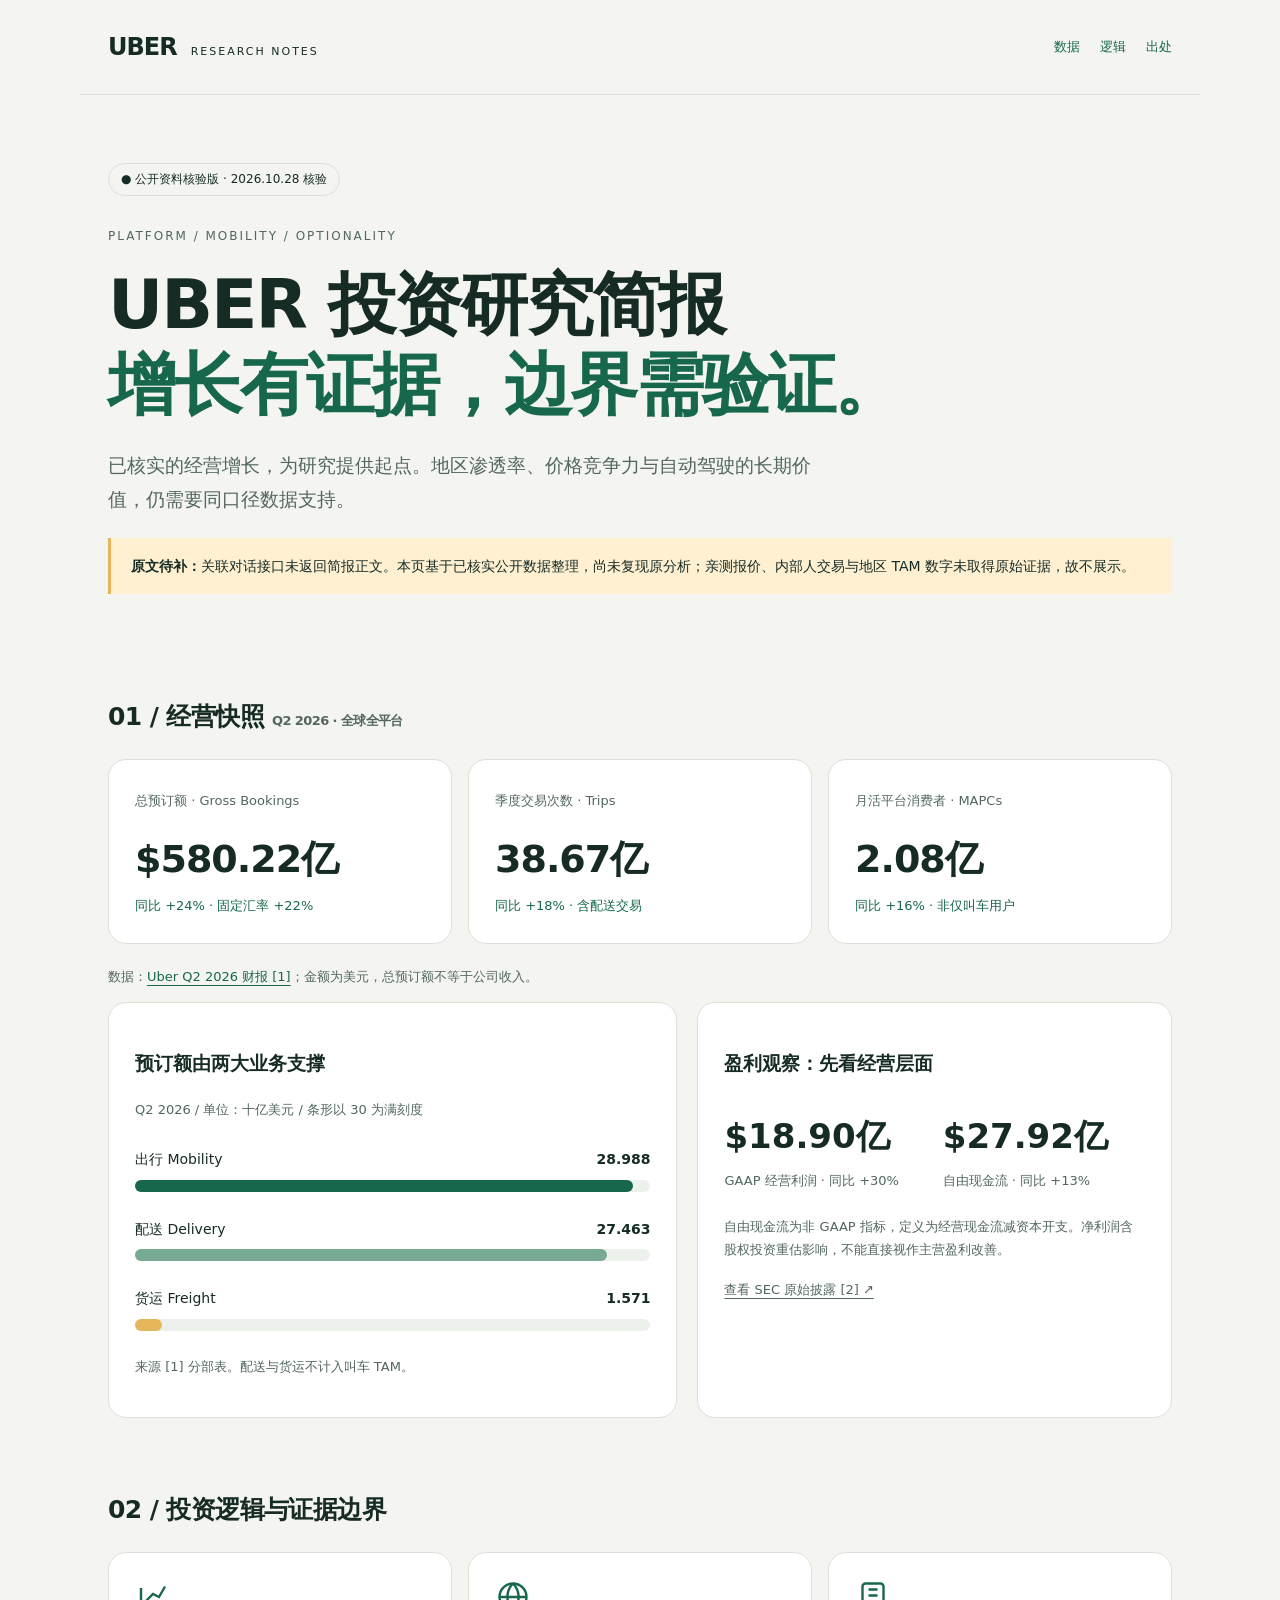
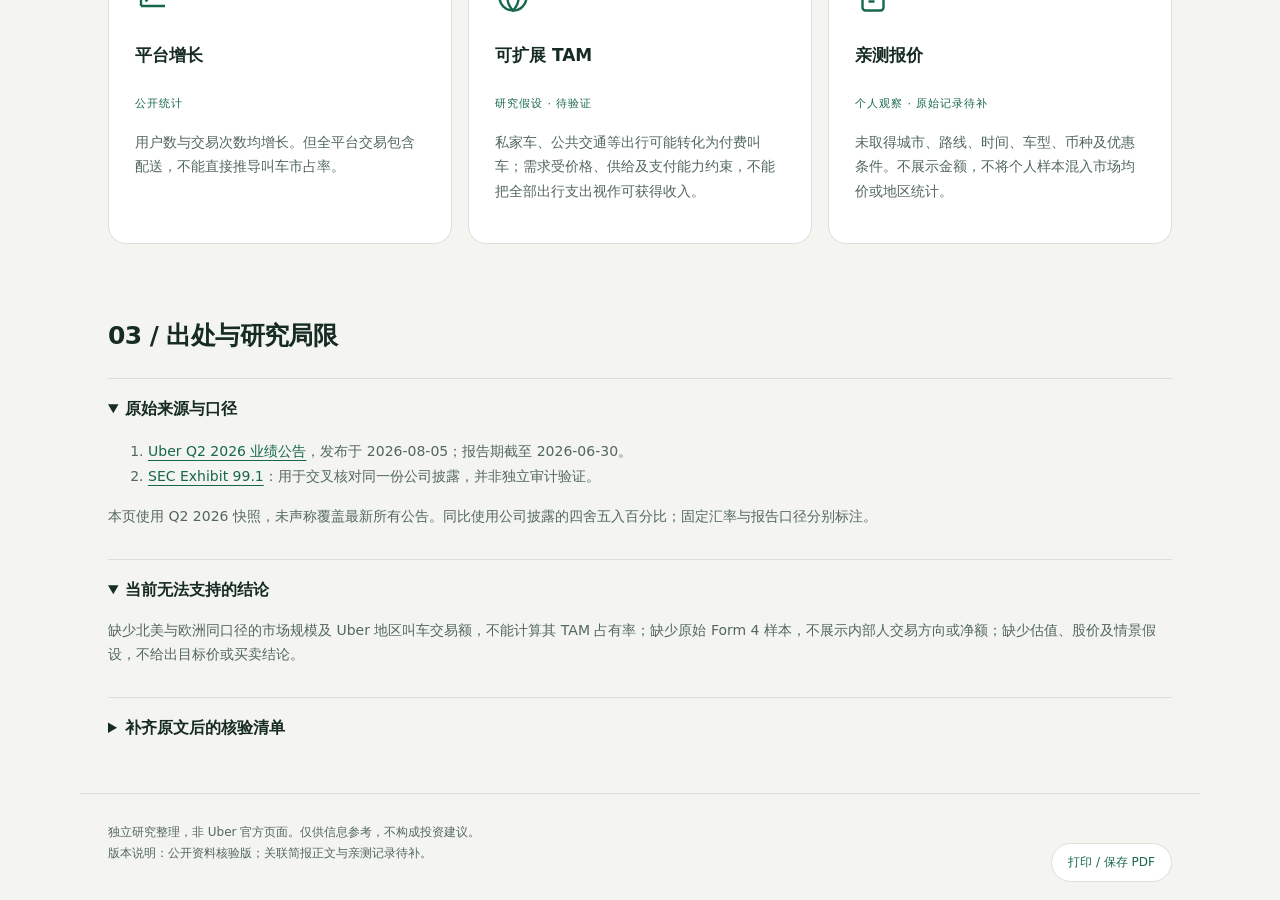
==== index.html @ 24f5127f "add uber research brief website" ====
<!doctype html>
<html lang="zh-CN"><head><meta charset="utf-8"><meta name="viewport" content="width=device-width, initial-scale=1"><meta name="description" content="UBER 投资研究简报：公开经营数据、增长边界与研究局限。"><title>UBER 投资研究简报 · 公开资料核验版</title><style>
:root{--bg:#f4f5f0;--ink:#172b25;--muted:#53675f;--green:#17674d;--line:#d9e1da;--gold:#e6b65c}*{box-sizing:border-box}html{scroll-behavior:smooth}body{margin:0;background:var(--bg);color:var(--ink);font:16px/1.75 system-ui,-apple-system,"PingFang SC",sans-serif}a{color:var(--green);text-underline-offset:4px}header,main,footer{max-width:1120px;margin:auto;padding:0 28px}header{display:flex;justify-content:space-between;align-items:center;padding-top:26px;padding-bottom:26px;border-bottom:1px solid var(--line)}.brand{font-size:24px;font-weight:850;letter-spacing:-1px}.brand small{font-size:11px;letter-spacing:2px;margin-left:14px;font-weight:500}nav{display:flex;gap:20px;font-size:13px}nav a{text-decoration:none}.hero{padding:68px 0 44px}.eyebrow{font-size:12px;letter-spacing:2px;color:var(--muted)}h1{font-size:clamp(38px,6vw,68px);line-height:1.18;letter-spacing:-2px;margin:18px 0 24px}h1 em{font-style:normal;color:var(--green)}.lead{font-size:19px;max-width:720px;color:var(--muted)}.pill{display:inline-flex;gap:8px;align-items:center;border:1px solid var(--line);border-radius:30px;padding:5px 12px;font-size:12px}.draft{background:#fff0d2;border-left:3px solid var(--gold);padding:16px 20px;font-size:14px;margin:22px 0}.metrics{display:grid;grid-template-columns:repeat(3,1fr);gap:16px}.metric,.panel{background:white;border:1px solid var(--line);border-radius:18px;padding:26px}.metric span{font-size:13px;color:var(--muted)}.metric strong{display:block;font-size:38px;letter-spacing:-1px;margin:12px 0 2px}.metric p{margin:0;font-size:13px;color:var(--green)}section{padding:35px 0}h2{font-size:25px;letter-spacing:-.6px;margin:0 0 20px}.sub{font-size:13px;color:var(--muted)}.grid{display:grid;grid-template-columns:1.2fr 1fr;gap:20px}.row{margin:25px 0}.rowhead{display:flex;justify-content:space-between;font-size:14px}.track{height:12px;background:#edf1ec;border-radius:8px;margin:8px 0}.bar{height:100%;border-radius:8px;background:var(--green)}.bar.alt{background:#78a992}.bar.gold{background:var(--gold)}.legend{display:flex;gap:18px;flex-wrap:wrap;font-size:12px;color:var(--muted)}.legend b{display:inline-block;width:9px;height:9px;background:var(--green);margin-right:5px}.growth{display:grid;grid-template-columns:1fr 1fr;gap:16px;margin-top:26px}.growth strong{font-size:34px;display:block}.growth span{font-size:13px;color:var(--muted)}.note{font-size:13px;color:var(--muted);margin-top:22px}.cards{display:grid;grid-template-columns:repeat(3,1fr);gap:16px}.cards h3{font-size:17px}.cards p{font-size:14px;color:var(--muted)}.icon{width:36px;height:36px;color:var(--green)}.tag{font-size:11px;letter-spacing:1px;text-transform:uppercase;color:var(--green)}details{border-top:1px solid var(--line);padding:16px 0}summary{cursor:pointer;font-weight:600}details p,details li{font-size:14px;color:var(--muted)}footer{padding-top:28px;padding-bottom:36px;font-size:12px;color:var(--muted);border-top:1px solid var(--line)}button{font:inherit;border:1px solid var(--line);border-radius:25px;background:white;color:var(--green);padding:8px 16px;cursor:pointer}a:focus-visible,button:focus-visible,summary:focus-visible{outline:3px solid var(--gold);outline-offset:4px}@media(max-width:720px){header,main,footer{padding-left:20px;padding-right:20px}.brand small{display:none}nav{gap:12px}.hero{padding-top:40px}.metrics,.grid,.cards{grid-template-columns:1fr}.metric strong{font-size:34px}.metric{padding:20px}.metric strong{display:inline-block;margin-right:15px}.panel{padding:22px}section{padding:24px 0}}@media print{nav,button{display:none}body{background:white}.panel,.metric{break-inside:avoid}details::details-content{content-visibility:visible}.hero{padding-top:25px}}
</style></head><body>
<header><div class="brand">UBER<small>RESEARCH NOTES</small></div><nav aria-label="主要导航"><a href="#data">数据</a><a href="#thesis">逻辑</a><a href="#sources">出处</a></nav></header>
<main><div class="hero"><span class="pill">● 公开资料核验版 · 2026.10.28 核验</span><div class="eyebrow" style="margin-top:30px">PLATFORM / MOBILITY / OPTIONALITY</div><h1>UBER 投资研究简报<br><em>增长有证据，边界需验证。</em></h1><p class="lead">已核实的经营增长，为研究提供起点。地区渗透率、价格竞争力与自动驾驶的长期价值，仍需要同口径数据支持。</p><div class="draft"><strong>原文待补：</strong>关联对话接口未返回简报正文。本页基于已核实公开数据整理，尚未复现原分析；亲测报价、内部人交易与地区 TAM 数字未取得原始证据，故不展示。</div></div>
<section id="data" aria-labelledby="data-title"><h2 id="data-title">01 / 经营快照 <span class="sub">Q2 2026 · 全球全平台</span></h2><div class="metrics"><article class="metric"><span>总预订额 · Gross Bookings</span><strong>$580.22亿</strong><p>同比 +24% · 固定汇率 +22%</p></article><article class="metric"><span>季度交易次数 · Trips</span><strong>38.67亿</strong><p>同比 +18% · 含配送交易</p></article><article class="metric"><span>月活平台消费者 · MAPCs</span><strong>2.08亿</strong><p>同比 +16% · 非仅叫车用户</p></article></div><p class="note">数据：<a href="https://investor.uber.com/news-events/news/press-release-details/2026/Uber-Announces-Results-for-Second-Quarter-2026/default.aspx">Uber Q2 2026 财报 [1]</a>；金额为美元，总预订额不等于公司收入。</p>
<div class="grid"><article class="panel"><h3>预订额由两大业务支撑</h3><p class="sub">Q2 2026 / 单位：十亿美元 / 条形以 30 为满刻度</p><div role="img" aria-label="出行预订额28.988十亿美元，配送27.463十亿美元，货运1.571十亿美元"><div class="row"><div class="rowhead"><span>出行 Mobility</span><strong>28.988</strong></div><div class="track"><div class="bar" style="width:96.63%"></div></div></div><div class="row"><div class="rowhead"><span>配送 Delivery</span><strong>27.463</strong></div><div class="track"><div class="bar alt" style="width:91.54%"></div></div></div><div class="row"><div class="rowhead"><span>货运 Freight</span><strong>1.571</strong></div><div class="track"><div class="bar gold" style="width:5.24%"></div></div></div></div><p class="note">来源 [1] 分部表。配送与货运不计入叫车 TAM。</p></article><article class="panel"><h3>盈利观察：先看经营层面</h3><div class="growth"><div><strong>$18.90亿</strong><span>GAAP 经营利润 · 同比 +30%</span></div><div><strong>$27.92亿</strong><span>自由现金流 · 同比 +13%</span></div></div><p class="note">自由现金流为非 GAAP 指标，定义为经营现金流减资本开支。净利润含股权投资重估影响，不能直接视作主营盈利改善。</p><a class="sub" href="https://www.sec.gov/Archives/edgar/data/1543151/000154315126000027/uberq226earningspressrelea.htm">查看 SEC 原始披露 [2] ↗</a></article></div></section>
<section id="thesis"><h2>02 / 投资逻辑与证据边界</h2><div class="cards"><article class="panel"><svg class="icon" viewBox="0 0 24 24" fill="none" stroke="currentColor" stroke-width="1.6" aria-hidden="true"><path d="M4 18V6m0 12h16M7 15l5-5 4 2 4-7"/></svg><h3>平台增长</h3><span class="tag">公开统计</span><p>用户数与交易次数均增长。但全平台交易包含配送，不能直接推导叫车市占率。</p></article><article class="panel"><svg class="icon" viewBox="0 0 24 24" fill="none" stroke="currentColor" stroke-width="1.6" aria-hidden="true"><circle cx="12" cy="12" r="9"/><path d="M3 12h18M12 3c5 5 5 13 0 18-5-5-5-13 0-18"/></svg><h3>可扩展 TAM</h3><span class="tag">研究假设 · 待验证</span><p>私家车、公共交通等出行可能转化为付费叫车；需求受价格、供给及支付能力约束，不能把全部出行支出视作可获得收入。</p></article><article class="panel"><svg class="icon" viewBox="0 0 24 24" fill="none" stroke="currentColor" stroke-width="1.6" aria-hidden="true"><rect x="5" y="3" width="14" height="18" rx="2"/><path d="M9 7h6M9 11h6M9 15h4"/></svg><h3>亲测报价</h3><span class="tag">个人观察 · 原始记录待补</span><p>未取得城市、路线、时间、车型、币种及优惠条件。不展示金额，不将个人样本混入市场均价或地区统计。</p></article></div></section>
<section id="sources"><h2>03 / 出处与研究局限</h2><details open><summary>原始来源与口径</summary><ol><li><a href="https://investor.uber.com/news-events/news/press-release-details/2026/Uber-Announces-Results-for-Second-Quarter-2026/default.aspx">Uber Q2 2026 业绩公告</a>，发布于 2026-08-05；报告期截至 2026-06-30。</li><li><a href="https://www.sec.gov/Archives/edgar/data/1543151/000154315126000027/uberq226earningspressrelea.htm">SEC Exhibit 99.1</a>：用于交叉核对同一份公司披露，并非独立审计验证。</li></ol><p>本页使用 Q2 2026 快照，未声称覆盖最新所有公告。同比使用公司披露的四舍五入百分比；固定汇率与报告口径分别标注。</p></details><details open><summary>当前无法支持的结论</summary><p>缺少北美与欧洲同口径的市场规模及 Uber 地区叫车交易额，不能计算其 TAM 占有率；缺少原始 Form 4 样本，不展示内部人交易方向或净额；缺少估值、股价及情景假设，不给出目标价或买卖结论。</p></details><details><summary>补齐原文后的核验清单</summary><p>逐条核查原分析结论；将亲测报价列入独立样本区；为内部人交易链接具体 Form 4 并区分计划交易、股权归属与主动买卖；为 TAM 标注地区、年份、定义和计算方式。自动驾驶情景单独标作假设。</p></details></section>
</main><footer>独立研究整理，非 Uber 官方页面。仅供信息参考，不构成投资建议。<br>版本说明：公开资料核验版；关联简报正文与亲测记录待补。 <button onclick="window.print()" style="float:right">打印 / 保存 PDF</button></footer></body></html>
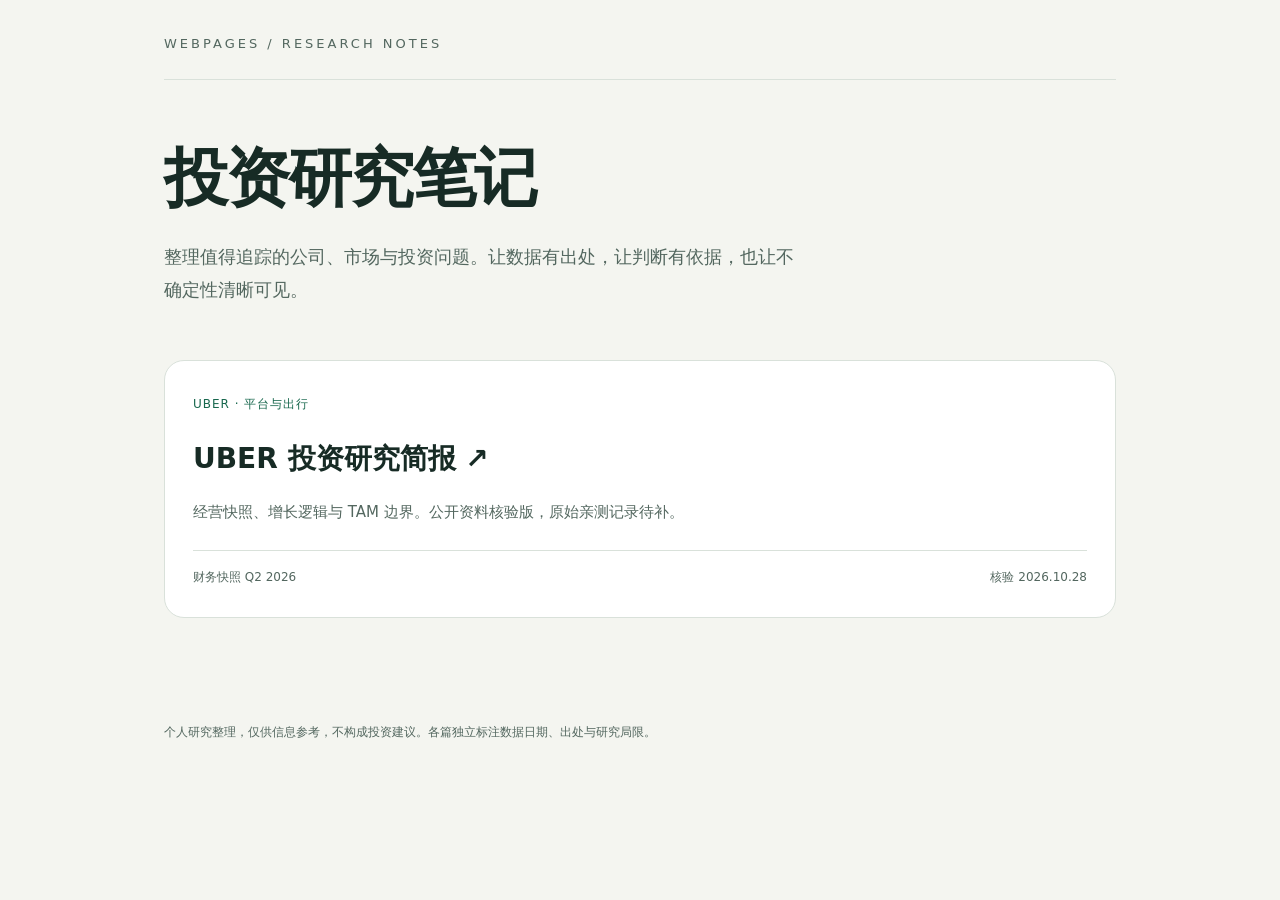
==== commit 45c1f92a: "organize investment research webpages" ====
--- a/index.html
+++ b/index.html
@@ -1,11 +1,2 @@
 <!doctype html>
-<html lang="zh-CN"><head><meta charset="utf-8"><meta name="viewport" content="width=device-width, initial-scale=1"><meta name="description" content="UBER 投资研究简报：公开经营数据、增长边界与研究局限。"><title>UBER 投资研究简报 · 公开资料核验版</title><style>
-:root{--bg:#f4f5f0;--ink:#172b25;--muted:#53675f;--green:#17674d;--line:#d9e1da;--gold:#e6b65c}*{box-sizing:border-box}html{scroll-behavior:smooth}body{margin:0;background:var(--bg);color:var(--ink);font:16px/1.75 system-ui,-apple-system,"PingFang SC",sans-serif}a{color:var(--green);text-underline-offset:4px}header,main,footer{max-width:1120px;margin:auto;padding:0 28px}header{display:flex;justify-content:space-between;align-items:center;padding-top:26px;padding-bottom:26px;border-bottom:1px solid var(--line)}.brand{font-size:24px;font-weight:850;letter-spacing:-1px}.brand small{font-size:11px;letter-spacing:2px;margin-left:14px;font-weight:500}nav{display:flex;gap:20px;font-size:13px}nav a{text-decoration:none}.hero{padding:68px 0 44px}.eyebrow{font-size:12px;letter-spacing:2px;color:var(--muted)}h1{font-size:clamp(38px,6vw,68px);line-height:1.18;letter-spacing:-2px;margin:18px 0 24px}h1 em{font-style:normal;color:var(--green)}.lead{font-size:19px;max-width:720px;color:var(--muted)}.pill{display:inline-flex;gap:8px;align-items:center;border:1px solid var(--line);border-radius:30px;padding:5px 12px;font-size:12px}.draft{background:#fff0d2;border-left:3px solid var(--gold);padding:16px 20px;font-size:14px;margin:22px 0}.metrics{display:grid;grid-template-columns:repeat(3,1fr);gap:16px}.metric,.panel{background:white;border:1px solid var(--line);border-radius:18px;padding:26px}.metric span{font-size:13px;color:var(--muted)}.metric strong{display:block;font-size:38px;letter-spacing:-1px;margin:12px 0 2px}.metric p{margin:0;font-size:13px;color:var(--green)}section{padding:35px 0}h2{font-size:25px;letter-spacing:-.6px;margin:0 0 20px}.sub{font-size:13px;color:var(--muted)}.grid{display:grid;grid-template-columns:1.2fr 1fr;gap:20px}.row{margin:25px 0}.rowhead{display:flex;justify-content:space-between;font-size:14px}.track{height:12px;background:#edf1ec;border-radius:8px;margin:8px 0}.bar{height:100%;border-radius:8px;background:var(--green)}.bar.alt{background:#78a992}.bar.gold{background:var(--gold)}.legend{display:flex;gap:18px;flex-wrap:wrap;font-size:12px;color:var(--muted)}.legend b{display:inline-block;width:9px;height:9px;background:var(--green);margin-right:5px}.growth{display:grid;grid-template-columns:1fr 1fr;gap:16px;margin-top:26px}.growth strong{font-size:34px;display:block}.growth span{font-size:13px;color:var(--muted)}.note{font-size:13px;color:var(--muted);margin-top:22px}.cards{display:grid;grid-template-columns:repeat(3,1fr);gap:16px}.cards h3{font-size:17px}.cards p{font-size:14px;color:var(--muted)}.icon{width:36px;height:36px;color:var(--green)}.tag{font-size:11px;letter-spacing:1px;text-transform:uppercase;color:var(--green)}details{border-top:1px solid var(--line);padding:16px 0}summary{cursor:pointer;font-weight:600}details p,details li{font-size:14px;color:var(--muted)}footer{padding-top:28px;padding-bottom:36px;font-size:12px;color:var(--muted);border-top:1px solid var(--line)}button{font:inherit;border:1px solid var(--line);border-radius:25px;background:white;color:var(--green);padding:8px 16px;cursor:pointer}a:focus-visible,button:focus-visible,summary:focus-visible{outline:3px solid var(--gold);outline-offset:4px}@media(max-width:720px){header,main,footer{padding-left:20px;padding-right:20px}.brand small{display:none}nav{gap:12px}.hero{padding-top:40px}.metrics,.grid,.cards{grid-template-columns:1fr}.metric strong{font-size:34px}.metric{padding:20px}.metric strong{display:inline-block;margin-right:15px}.panel{padding:22px}section{padding:24px 0}}@media print{nav,button{display:none}body{background:white}.panel,.metric{break-inside:avoid}details::details-content{content-visibility:visible}.hero{padding-top:25px}}
-</style></head><body>
-<header><div class="brand">UBER<small>RESEARCH NOTES</small></div><nav aria-label="主要导航"><a href="#data">数据</a><a href="#thesis">逻辑</a><a href="#sources">出处</a></nav></header>
-<main><div class="hero"><span class="pill">● 公开资料核验版 · 2026.10.28 核验</span><div class="eyebrow" style="margin-top:30px">PLATFORM / MOBILITY / OPTIONALITY</div><h1>UBER 投资研究简报<br><em>增长有证据，边界需验证。</em></h1><p class="lead">已核实的经营增长，为研究提供起点。地区渗透率、价格竞争力与自动驾驶的长期价值，仍需要同口径数据支持。</p><div class="draft"><strong>原文待补：</strong>关联对话接口未返回简报正文。本页基于已核实公开数据整理，尚未复现原分析；亲测报价、内部人交易与地区 TAM 数字未取得原始证据，故不展示。</div></div>
-<section id="data" aria-labelledby="data-title"><h2 id="data-title">01 / 经营快照 <span class="sub">Q2 2026 · 全球全平台</span></h2><div class="metrics"><article class="metric"><span>总预订额 · Gross Bookings</span><strong>$580.22亿</strong><p>同比 +24% · 固定汇率 +22%</p></article><article class="metric"><span>季度交易次数 · Trips</span><strong>38.67亿</strong><p>同比 +18% · 含配送交易</p></article><article class="metric"><span>月活平台消费者 · MAPCs</span><strong>2.08亿</strong><p>同比 +16% · 非仅叫车用户</p></article></div><p class="note">数据：<a href="https://investor.uber.com/news-events/news/press-release-details/2026/Uber-Announces-Results-for-Second-Quarter-2026/default.aspx">Uber Q2 2026 财报 [1]</a>；金额为美元，总预订额不等于公司收入。</p>
-<div class="grid"><article class="panel"><h3>预订额由两大业务支撑</h3><p class="sub">Q2 2026 / 单位：十亿美元 / 条形以 30 为满刻度</p><div role="img" aria-label="出行预订额28.988十亿美元，配送27.463十亿美元，货运1.571十亿美元"><div class="row"><div class="rowhead"><span>出行 Mobility</span><strong>28.988</strong></div><div class="track"><div class="bar" style="width:96.63%"></div></div></div><div class="row"><div class="rowhead"><span>配送 Delivery</span><strong>27.463</strong></div><div class="track"><div class="bar alt" style="width:91.54%"></div></div></div><div class="row"><div class="rowhead"><span>货运 Freight</span><strong>1.571</strong></div><div class="track"><div class="bar gold" style="width:5.24%"></div></div></div></div><p class="note">来源 [1] 分部表。配送与货运不计入叫车 TAM。</p></article><article class="panel"><h3>盈利观察：先看经营层面</h3><div class="growth"><div><strong>$18.90亿</strong><span>GAAP 经营利润 · 同比 +30%</span></div><div><strong>$27.92亿</strong><span>自由现金流 · 同比 +13%</span></div></div><p class="note">自由现金流为非 GAAP 指标，定义为经营现金流减资本开支。净利润含股权投资重估影响，不能直接视作主营盈利改善。</p><a class="sub" href="https://www.sec.gov/Archives/edgar/data/1543151/000154315126000027/uberq226earningspressrelea.htm">查看 SEC 原始披露 [2] ↗</a></article></div></section>
-<section id="thesis"><h2>02 / 投资逻辑与证据边界</h2><div class="cards"><article class="panel"><svg class="icon" viewBox="0 0 24 24" fill="none" stroke="currentColor" stroke-width="1.6" aria-hidden="true"><path d="M4 18V6m0 12h16M7 15l5-5 4 2 4-7"/></svg><h3>平台增长</h3><span class="tag">公开统计</span><p>用户数与交易次数均增长。但全平台交易包含配送，不能直接推导叫车市占率。</p></article><article class="panel"><svg class="icon" viewBox="0 0 24 24" fill="none" stroke="currentColor" stroke-width="1.6" aria-hidden="true"><circle cx="12" cy="12" r="9"/><path d="M3 12h18M12 3c5 5 5 13 0 18-5-5-5-13 0-18"/></svg><h3>可扩展 TAM</h3><span class="tag">研究假设 · 待验证</span><p>私家车、公共交通等出行可能转化为付费叫车；需求受价格、供给及支付能力约束，不能把全部出行支出视作可获得收入。</p></article><article class="panel"><svg class="icon" viewBox="0 0 24 24" fill="none" stroke="currentColor" stroke-width="1.6" aria-hidden="true"><rect x="5" y="3" width="14" height="18" rx="2"/><path d="M9 7h6M9 11h6M9 15h4"/></svg><h3>亲测报价</h3><span class="tag">个人观察 · 原始记录待补</span><p>未取得城市、路线、时间、车型、币种及优惠条件。不展示金额，不将个人样本混入市场均价或地区统计。</p></article></div></section>
-<section id="sources"><h2>03 / 出处与研究局限</h2><details open><summary>原始来源与口径</summary><ol><li><a href="https://investor.uber.com/news-events/news/press-release-details/2026/Uber-Announces-Results-for-Second-Quarter-2026/default.aspx">Uber Q2 2026 业绩公告</a>，发布于 2026-08-05；报告期截至 2026-06-30。</li><li><a href="https://www.sec.gov/Archives/edgar/data/1543151/000154315126000027/uberq226earningspressrelea.htm">SEC Exhibit 99.1</a>：用于交叉核对同一份公司披露，并非独立审计验证。</li></ol><p>本页使用 Q2 2026 快照，未声称覆盖最新所有公告。同比使用公司披露的四舍五入百分比；固定汇率与报告口径分别标注。</p></details><details open><summary>当前无法支持的结论</summary><p>缺少北美与欧洲同口径的市场规模及 Uber 地区叫车交易额，不能计算其 TAM 占有率；缺少原始 Form 4 样本，不展示内部人交易方向或净额；缺少估值、股价及情景假设，不给出目标价或买卖结论。</p></details><details><summary>补齐原文后的核验清单</summary><p>逐条核查原分析结论；将亲测报价列入独立样本区；为内部人交易链接具体 Form 4 并区分计划交易、股权归属与主动买卖；为 TAM 标注地区、年份、定义和计算方式。自动驾驶情景单独标作假设。</p></details></section>
-</main><footer>独立研究整理，非 Uber 官方页面。仅供信息参考，不构成投资建议。<br>版本说明：公开资料核验版；关联简报正文与亲测记录待补。 <button onclick="window.print()" style="float:right">打印 / 保存 PDF</button></footer></body></html>
+<html lang="zh-CN"><head><meta charset="utf-8"><meta name="viewport" content="width=device-width,initial-scale=1"><meta name="description" content="投资研究与分析笔记：公开数据、研究假设与证据边界。"><title>投资研究笔记</title><style>*{box-sizing:border-box}body{margin:0;background:#f4f5f0;color:#172b25;font:16px/1.8 system-ui,-apple-system,"PingFang SC",sans-serif}main,footer{max-width:1000px;margin:auto;padding:32px 24px}.brand{font-size:13px;letter-spacing:3px;color:#53675f;border-bottom:1px solid #d9e1da;padding-bottom:24px}.hero{padding:60px 0 36px}h1{font-size:clamp(36px,7vw,64px);letter-spacing:-2px;line-height:1.2;margin:0 0 24px}.hero p{max-width:640px;color:#53675f;font-size:18px}.grid{display:grid;grid-template-columns:repeat(auto-fit,minmax(min(100%,300px),1fr));gap:20px}.card{display:block;text-decoration:none;color:inherit;background:white;border:1px solid #d9e1da;border-radius:20px;padding:28px;transition:transform .2s,border-color .2s}.card:hover{transform:translateY(-3px);border-color:#17674d}.card:focus-visible{outline:3px solid #e6b65c;outline-offset:5px}.label{font-size:12px;letter-spacing:1px;color:#17674d}h2{font-size:28px;margin:16px 0 10px}.card p{color:#53675f;font-size:15px}.meta{border-top:1px solid #d9e1da;margin-top:24px;padding-top:16px;font-size:12px;color:#53675f;display:flex;justify-content:space-between;gap:12px}footer{color:#53675f;font-size:12px;margin-top:40px} @media(prefers-reduced-motion:reduce){.card{transition:none}}</style></head><body><main><div class="brand">WEBPAGES / RESEARCH NOTES</div><section class="hero"><h1>投资研究笔记</h1><p>整理值得追踪的公司、市场与投资问题。让数据有出处，让判断有依据，也让不确定性清晰可见。</p></section><section class="grid" aria-label="研究目录"><a class="card" href="./uber/"><span class="label">UBER · 平台与出行</span><h2>UBER 投资研究简报 ↗</h2><p>经营快照、增长逻辑与 TAM 边界。公开资料核验版，原始亲测记录待补。</p><div class="meta"><span>财务快照 Q2 2026</span><span>核验 2026.10.28</span></div></a></section></main><footer>个人研究整理，仅供信息参考，不构成投资建议。各篇独立标注数据日期、出处与研究局限。</footer></body></html>
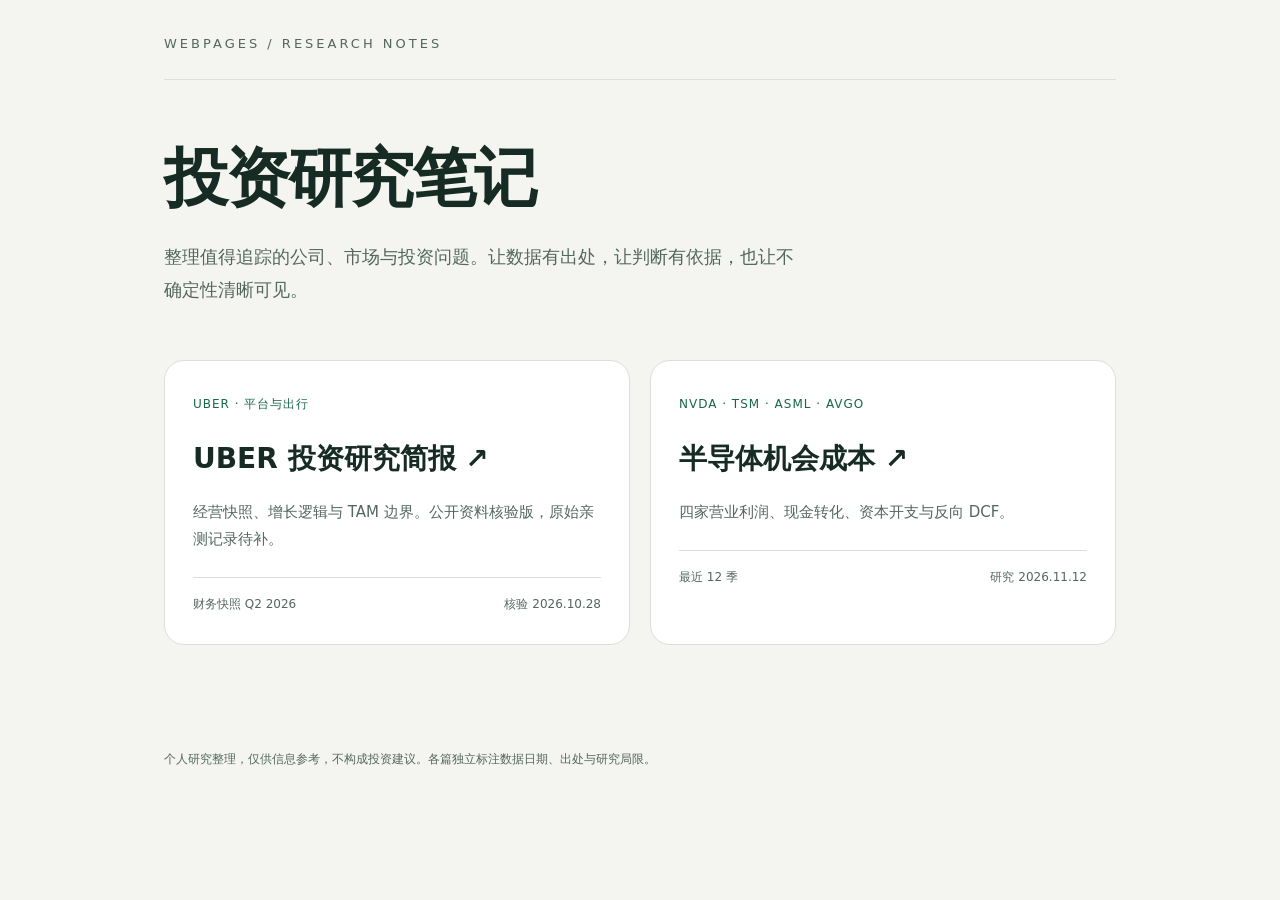
==== commit ee29b0d6: "发布四家半导体机会成本研究与反向 DCF" ====
--- a/index.html
+++ b/index.html
@@ -1,2 +1,2 @@
 <!doctype html>
-<html lang="zh-CN"><head><meta charset="utf-8"><meta name="viewport" content="width=device-width,initial-scale=1"><meta name="description" content="投资研究与分析笔记：公开数据、研究假设与证据边界。"><title>投资研究笔记</title><style>*{box-sizing:border-box}body{margin:0;background:#f4f5f0;color:#172b25;font:16px/1.8 system-ui,-apple-system,"PingFang SC",sans-serif}main,footer{max-width:1000px;margin:auto;padding:32px 24px}.brand{font-size:13px;letter-spacing:3px;color:#53675f;border-bottom:1px solid #d9e1da;padding-bottom:24px}.hero{padding:60px 0 36px}h1{font-size:clamp(36px,7vw,64px);letter-spacing:-2px;line-height:1.2;margin:0 0 24px}.hero p{max-width:640px;color:#53675f;font-size:18px}.grid{display:grid;grid-template-columns:repeat(auto-fit,minmax(min(100%,300px),1fr));gap:20px}.card{display:block;text-decoration:none;color:inherit;background:white;border:1px solid #d9e1da;border-radius:20px;padding:28px;transition:transform .2s,border-color .2s}.card:hover{transform:translateY(-3px);border-color:#17674d}.card:focus-visible{outline:3px solid #e6b65c;outline-offset:5px}.label{font-size:12px;letter-spacing:1px;color:#17674d}h2{font-size:28px;margin:16px 0 10px}.card p{color:#53675f;font-size:15px}.meta{border-top:1px solid #d9e1da;margin-top:24px;padding-top:16px;font-size:12px;color:#53675f;display:flex;justify-content:space-between;gap:12px}footer{color:#53675f;font-size:12px;margin-top:40px} @media(prefers-reduced-motion:reduce){.card{transition:none}}</style></head><body><main><div class="brand">WEBPAGES / RESEARCH NOTES</div><section class="hero"><h1>投资研究笔记</h1><p>整理值得追踪的公司、市场与投资问题。让数据有出处，让判断有依据，也让不确定性清晰可见。</p></section><section class="grid" aria-label="研究目录"><a class="card" href="./uber/"><span class="label">UBER · 平台与出行</span><h2>UBER 投资研究简报 ↗</h2><p>经营快照、增长逻辑与 TAM 边界。公开资料核验版，原始亲测记录待补。</p><div class="meta"><span>财务快照 Q2 2026</span><span>核验 2026.10.28</span></div></a></section></main><footer>个人研究整理，仅供信息参考，不构成投资建议。各篇独立标注数据日期、出处与研究局限。</footer></body></html>
+<html lang="zh-CN"><head><meta charset="utf-8"><meta name="viewport" content="width=device-width,initial-scale=1"><meta name="description" content="投资研究与分析笔记：公开数据、研究假设与证据边界。"><title>投资研究笔记</title><style>*{box-sizing:border-box}body{margin:0;background:#f4f5f0;color:#172b25;font:16px/1.8 system-ui,-apple-system,"PingFang SC",sans-serif}main,footer{max-width:1000px;margin:auto;padding:32px 24px}.brand{font-size:13px;letter-spacing:3px;color:#53675f;border-bottom:1px solid #d9e1da;padding-bottom:24px}.hero{padding:60px 0 36px}h1{font-size:clamp(36px,7vw,64px);letter-spacing:-2px;line-height:1.2;margin:0 0 24px}.hero p{max-width:640px;color:#53675f;font-size:18px}.grid{display:grid;grid-template-columns:repeat(auto-fit,minmax(min(100%,300px),1fr));gap:20px}.card{display:block;text-decoration:none;color:inherit;background:white;border:1px solid #d9e1da;border-radius:20px;padding:28px;transition:transform .2s,border-color .2s}.card:hover{transform:translateY(-3px);border-color:#17674d}.card:focus-visible{outline:3px solid #e6b65c;outline-offset:5px}.label{font-size:12px;letter-spacing:1px;color:#17674d}h2{font-size:28px;margin:16px 0 10px}.card p{color:#53675f;font-size:15px}.meta{border-top:1px solid #d9e1da;margin-top:24px;padding-top:16px;font-size:12px;color:#53675f;display:flex;justify-content:space-between;gap:12px}footer{color:#53675f;font-size:12px;margin-top:40px} @media(prefers-reduced-motion:reduce){.card{transition:none}}</style></head><body><main><div class="brand">WEBPAGES / RESEARCH NOTES</div><section class="hero"><h1>投资研究笔记</h1><p>整理值得追踪的公司、市场与投资问题。让数据有出处，让判断有依据，也让不确定性清晰可见。</p></section><section class="grid" aria-label="研究目录"><a class="card" href="./uber/"><span class="label">UBER · 平台与出行</span><h2>UBER 投资研究简报 ↗</h2><p>经营快照、增长逻辑与 TAM 边界。公开资料核验版，原始亲测记录待补。</p><div class="meta"><span>财务快照 Q2 2026</span><span>核验 2026.10.28</span></div></a><a class="card" href="./semiconductor/"><span class="label">NVDA · TSM · ASML · AVGO</span><h2>半导体机会成本 ↗</h2><p>四家营业利润、现金转化、资本开支与反向 DCF。</p><div class="meta"><span>最近 12 季</span><span>研究 2026.11.12</span></div></a></section></main><footer>个人研究整理，仅供信息参考，不构成投资建议。各篇独立标注数据日期、出处与研究局限。</footer></body></html>
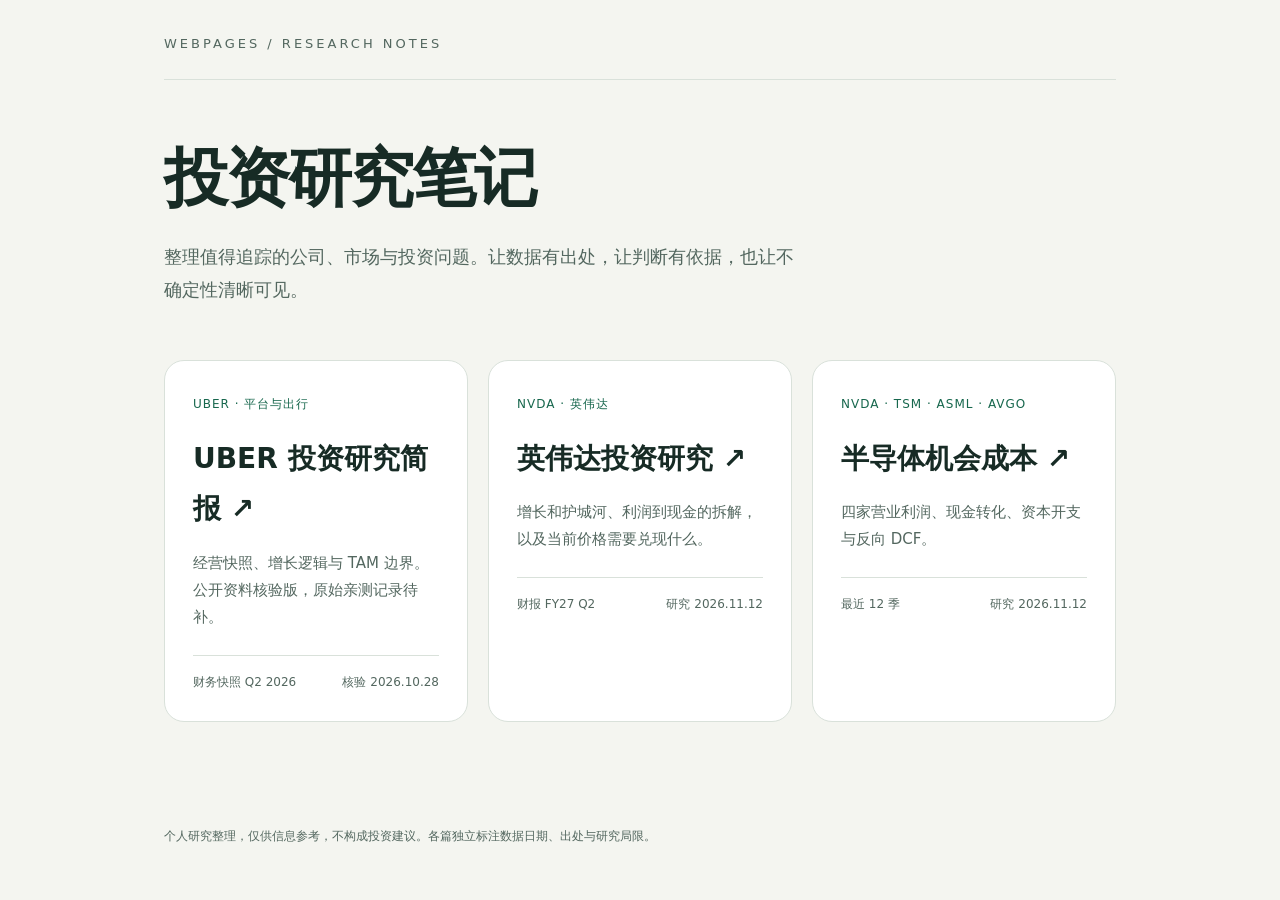
==== commit b27f5d08: "发布英伟达独立投资研究与现金流桥接" ====
--- a/index.html
+++ b/index.html
@@ -1,2 +1,2 @@
 <!doctype html>
-<html lang="zh-CN"><head><meta charset="utf-8"><meta name="viewport" content="width=device-width,initial-scale=1"><meta name="description" content="投资研究与分析笔记：公开数据、研究假设与证据边界。"><title>投资研究笔记</title><style>*{box-sizing:border-box}body{margin:0;background:#f4f5f0;color:#172b25;font:16px/1.8 system-ui,-apple-system,"PingFang SC",sans-serif}main,footer{max-width:1000px;margin:auto;padding:32px 24px}.brand{font-size:13px;letter-spacing:3px;color:#53675f;border-bottom:1px solid #d9e1da;padding-bottom:24px}.hero{padding:60px 0 36px}h1{font-size:clamp(36px,7vw,64px);letter-spacing:-2px;line-height:1.2;margin:0 0 24px}.hero p{max-width:640px;color:#53675f;font-size:18px}.grid{display:grid;grid-template-columns:repeat(auto-fit,minmax(min(100%,300px),1fr));gap:20px}.card{display:block;text-decoration:none;color:inherit;background:white;border:1px solid #d9e1da;border-radius:20px;padding:28px;transition:transform .2s,border-color .2s}.card:hover{transform:translateY(-3px);border-color:#17674d}.card:focus-visible{outline:3px solid #e6b65c;outline-offset:5px}.label{font-size:12px;letter-spacing:1px;color:#17674d}h2{font-size:28px;margin:16px 0 10px}.card p{color:#53675f;font-size:15px}.meta{border-top:1px solid #d9e1da;margin-top:24px;padding-top:16px;font-size:12px;color:#53675f;display:flex;justify-content:space-between;gap:12px}footer{color:#53675f;font-size:12px;margin-top:40px} @media(prefers-reduced-motion:reduce){.card{transition:none}}</style></head><body><main><div class="brand">WEBPAGES / RESEARCH NOTES</div><section class="hero"><h1>投资研究笔记</h1><p>整理值得追踪的公司、市场与投资问题。让数据有出处，让判断有依据，也让不确定性清晰可见。</p></section><section class="grid" aria-label="研究目录"><a class="card" href="./uber/"><span class="label">UBER · 平台与出行</span><h2>UBER 投资研究简报 ↗</h2><p>经营快照、增长逻辑与 TAM 边界。公开资料核验版，原始亲测记录待补。</p><div class="meta"><span>财务快照 Q2 2026</span><span>核验 2026.10.28</span></div></a><a class="card" href="./semiconductor/"><span class="label">NVDA · TSM · ASML · AVGO</span><h2>半导体机会成本 ↗</h2><p>四家营业利润、现金转化、资本开支与反向 DCF。</p><div class="meta"><span>最近 12 季</span><span>研究 2026.11.12</span></div></a></section></main><footer>个人研究整理，仅供信息参考，不构成投资建议。各篇独立标注数据日期、出处与研究局限。</footer></body></html>
+<html lang="zh-CN"><head><meta charset="utf-8"><meta name="viewport" content="width=device-width,initial-scale=1"><meta name="description" content="投资研究与分析笔记：公开数据、研究假设与证据边界。"><title>投资研究笔记</title><style>*{box-sizing:border-box}body{margin:0;background:#f4f5f0;color:#172b25;font:16px/1.8 system-ui,-apple-system,"PingFang SC",sans-serif}main,footer{max-width:1000px;margin:auto;padding:32px 24px}.brand{font-size:13px;letter-spacing:3px;color:#53675f;border-bottom:1px solid #d9e1da;padding-bottom:24px}.hero{padding:60px 0 36px}h1{font-size:clamp(36px,7vw,64px);letter-spacing:-2px;line-height:1.2;margin:0 0 24px}.hero p{max-width:640px;color:#53675f;font-size:18px}.grid{display:grid;grid-template-columns:repeat(auto-fit,minmax(min(100%,300px),1fr));gap:20px}.card{display:block;text-decoration:none;color:inherit;background:white;border:1px solid #d9e1da;border-radius:20px;padding:28px;transition:transform .2s,border-color .2s}.card:hover{transform:translateY(-3px);border-color:#17674d}.card:focus-visible{outline:3px solid #e6b65c;outline-offset:5px}.label{font-size:12px;letter-spacing:1px;color:#17674d}h2{font-size:28px;margin:16px 0 10px}.card p{color:#53675f;font-size:15px}.meta{border-top:1px solid #d9e1da;margin-top:24px;padding-top:16px;font-size:12px;color:#53675f;display:flex;justify-content:space-between;gap:12px}footer{color:#53675f;font-size:12px;margin-top:40px} @media(prefers-reduced-motion:reduce){.card{transition:none}}</style></head><body><main><div class="brand">WEBPAGES / RESEARCH NOTES</div><section class="hero"><h1>投资研究笔记</h1><p>整理值得追踪的公司、市场与投资问题。让数据有出处，让判断有依据，也让不确定性清晰可见。</p></section><section class="grid" aria-label="研究目录"><a class="card" href="./uber/"><span class="label">UBER · 平台与出行</span><h2>UBER 投资研究简报 ↗</h2><p>经营快照、增长逻辑与 TAM 边界。公开资料核验版，原始亲测记录待补。</p><div class="meta"><span>财务快照 Q2 2026</span><span>核验 2026.10.28</span></div></a><a class="card" href="./nvda/"><span class="label">NVDA · 英伟达</span><h2>英伟达投资研究 ↗</h2><p>增长和护城河、利润到现金的拆解，以及当前价格需要兑现什么。</p><div class="meta"><span>财报 FY27 Q2</span><span>研究 2026.11.12</span></div></a><a class="card" href="./semiconductor/"><span class="label">NVDA · TSM · ASML · AVGO</span><h2>半导体机会成本 ↗</h2><p>四家营业利润、现金转化、资本开支与反向 DCF。</p><div class="meta"><span>最近 12 季</span><span>研究 2026.11.12</span></div></a></section></main><footer>个人研究整理，仅供信息参考，不构成投资建议。各篇独立标注数据日期、出处与研究局限。</footer></body></html>
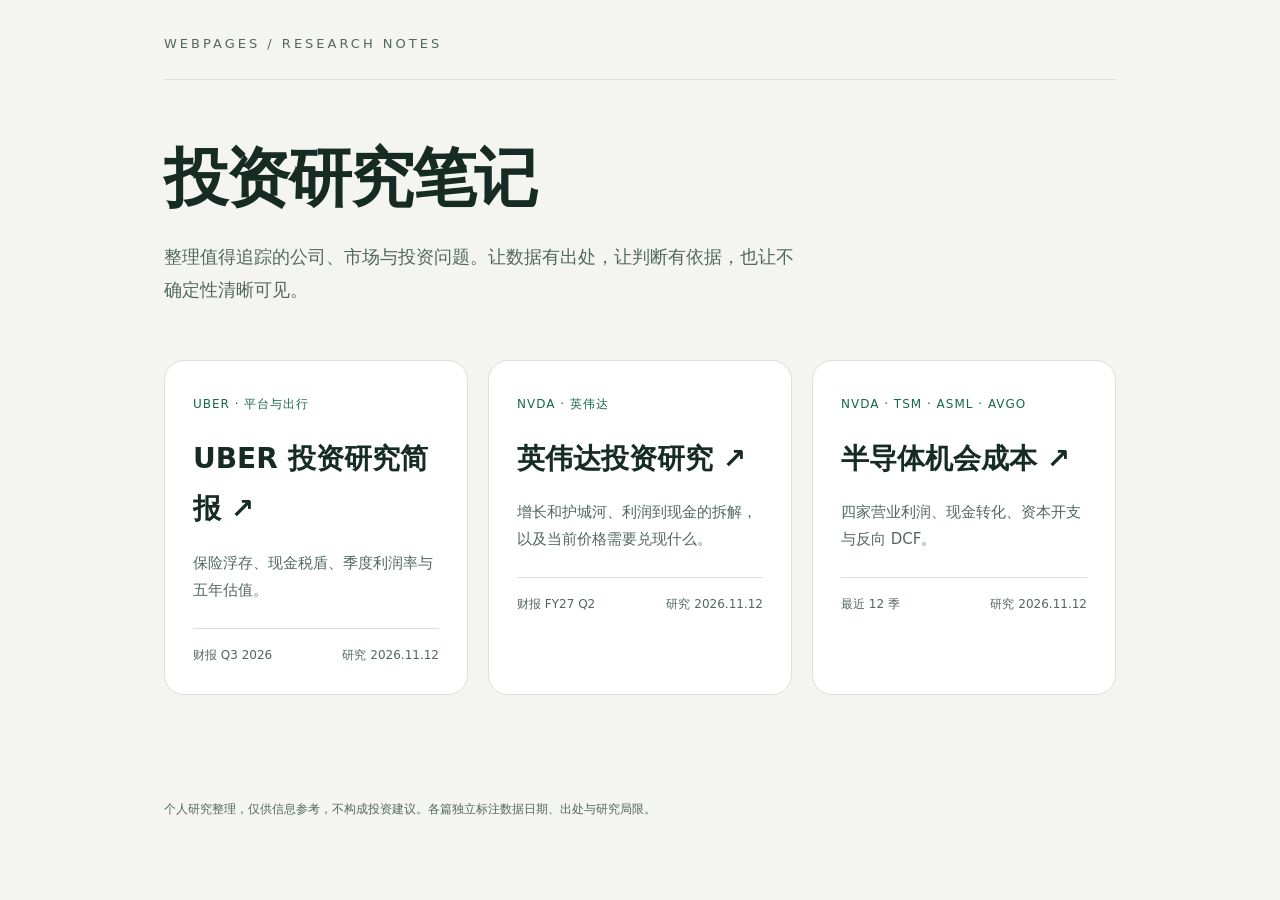
==== commit 82a65bfd: "Update Uber research entry on homepage" ====
--- a/index.html
+++ b/index.html
@@ -1,2 +1,2 @@
 <!doctype html>
-<html lang="zh-CN"><head><meta charset="utf-8"><meta name="viewport" content="width=device-width,initial-scale=1"><meta name="description" content="投资研究与分析笔记：公开数据、研究假设与证据边界。"><title>投资研究笔记</title><style>*{box-sizing:border-box}body{margin:0;background:#f4f5f0;color:#172b25;font:16px/1.8 system-ui,-apple-system,"PingFang SC",sans-serif}main,footer{max-width:1000px;margin:auto;padding:32px 24px}.brand{font-size:13px;letter-spacing:3px;color:#53675f;border-bottom:1px solid #d9e1da;padding-bottom:24px}.hero{padding:60px 0 36px}h1{font-size:clamp(36px,7vw,64px);letter-spacing:-2px;line-height:1.2;margin:0 0 24px}.hero p{max-width:640px;color:#53675f;font-size:18px}.grid{display:grid;grid-template-columns:repeat(auto-fit,minmax(min(100%,300px),1fr));gap:20px}.card{display:block;text-decoration:none;color:inherit;background:white;border:1px solid #d9e1da;border-radius:20px;padding:28px;transition:transform .2s,border-color .2s}.card:hover{transform:translateY(-3px);border-color:#17674d}.card:focus-visible{outline:3px solid #e6b65c;outline-offset:5px}.label{font-size:12px;letter-spacing:1px;color:#17674d}h2{font-size:28px;margin:16px 0 10px}.card p{color:#53675f;font-size:15px}.meta{border-top:1px solid #d9e1da;margin-top:24px;padding-top:16px;font-size:12px;color:#53675f;display:flex;justify-content:space-between;gap:12px}footer{color:#53675f;font-size:12px;margin-top:40px} @media(prefers-reduced-motion:reduce){.card{transition:none}}</style></head><body><main><div class="brand">WEBPAGES / RESEARCH NOTES</div><section class="hero"><h1>投资研究笔记</h1><p>整理值得追踪的公司、市场与投资问题。让数据有出处，让判断有依据，也让不确定性清晰可见。</p></section><section class="grid" aria-label="研究目录"><a class="card" href="./uber/"><span class="label">UBER · 平台与出行</span><h2>UBER 投资研究简报 ↗</h2><p>经营快照、增长逻辑与 TAM 边界。公开资料核验版，原始亲测记录待补。</p><div class="meta"><span>财务快照 Q2 2026</span><span>核验 2026.10.28</span></div></a><a class="card" href="./nvda/"><span class="label">NVDA · 英伟达</span><h2>英伟达投资研究 ↗</h2><p>增长和护城河、利润到现金的拆解，以及当前价格需要兑现什么。</p><div class="meta"><span>财报 FY27 Q2</span><span>研究 2026.11.12</span></div></a><a class="card" href="./semiconductor/"><span class="label">NVDA · TSM · ASML · AVGO</span><h2>半导体机会成本 ↗</h2><p>四家营业利润、现金转化、资本开支与反向 DCF。</p><div class="meta"><span>最近 12 季</span><span>研究 2026.11.12</span></div></a></section></main><footer>个人研究整理，仅供信息参考，不构成投资建议。各篇独立标注数据日期、出处与研究局限。</footer></body></html>
+<html lang="zh-CN"><head><meta charset="utf-8"><meta name="viewport" content="width=device-width,initial-scale=1"><meta name="description" content="投资研究与分析笔记：公开数据、研究假设与证据边界。"><title>投资研究笔记</title><style>*{box-sizing:border-box}body{margin:0;background:#f4f5f0;color:#172b25;font:16px/1.8 system-ui,-apple-system,"PingFang SC",sans-serif}main,footer{max-width:1000px;margin:auto;padding:32px 24px}.brand{font-size:13px;letter-spacing:3px;color:#53675f;border-bottom:1px solid #d9e1da;padding-bottom:24px}.hero{padding:60px 0 36px}h1{font-size:clamp(36px,7vw,64px);letter-spacing:-2px;line-height:1.2;margin:0 0 24px}.hero p{max-width:640px;color:#53675f;font-size:18px}.grid{display:grid;grid-template-columns:repeat(auto-fit,minmax(min(100%,300px),1fr));gap:20px}.card{display:block;text-decoration:none;color:inherit;background:white;border:1px solid #d9e1da;border-radius:20px;padding:28px;transition:transform .2s,border-color .2s}.card:hover{transform:translateY(-3px);border-color:#17674d}.card:focus-visible{outline:3px solid #e6b65c;outline-offset:5px}.label{font-size:12px;letter-spacing:1px;color:#17674d}h2{font-size:28px;margin:16px 0 10px}.card p{color:#53675f;font-size:15px}.meta{border-top:1px solid #d9e1da;margin-top:24px;padding-top:16px;font-size:12px;color:#53675f;display:flex;justify-content:space-between;gap:12px}footer{color:#53675f;font-size:12px;margin-top:40px} @media(prefers-reduced-motion:reduce){.card{transition:none}}</style></head><body><main><div class="brand">WEBPAGES / RESEARCH NOTES</div><section class="hero"><h1>投资研究笔记</h1><p>整理值得追踪的公司、市场与投资问题。让数据有出处，让判断有依据，也让不确定性清晰可见。</p></section><section class="grid" aria-label="研究目录"><a class="card" href="./uber/"><span class="label">UBER · 平台与出行</span><h2>UBER 投资研究简报 ↗</h2><p>保险浮存、现金税盾、季度利润率与五年估值。</p><div class="meta"><span>财报 Q3 2026</span><span>研究 2026.11.12</span></div></a><a class="card" href="./nvda/"><span class="label">NVDA · 英伟达</span><h2>英伟达投资研究 ↗</h2><p>增长和护城河、利润到现金的拆解，以及当前价格需要兑现什么。</p><div class="meta"><span>财报 FY27 Q2</span><span>研究 2026.11.12</span></div></a><a class="card" href="./semiconductor/"><span class="label">NVDA · TSM · ASML · AVGO</span><h2>半导体机会成本 ↗</h2><p>四家营业利润、现金转化、资本开支与反向 DCF。</p><div class="meta"><span>最近 12 季</span><span>研究 2026.11.12</span></div></a></section></main><footer>个人研究整理，仅供信息参考，不构成投资建议。各篇独立标注数据日期、出处与研究局限。</footer></body></html>
